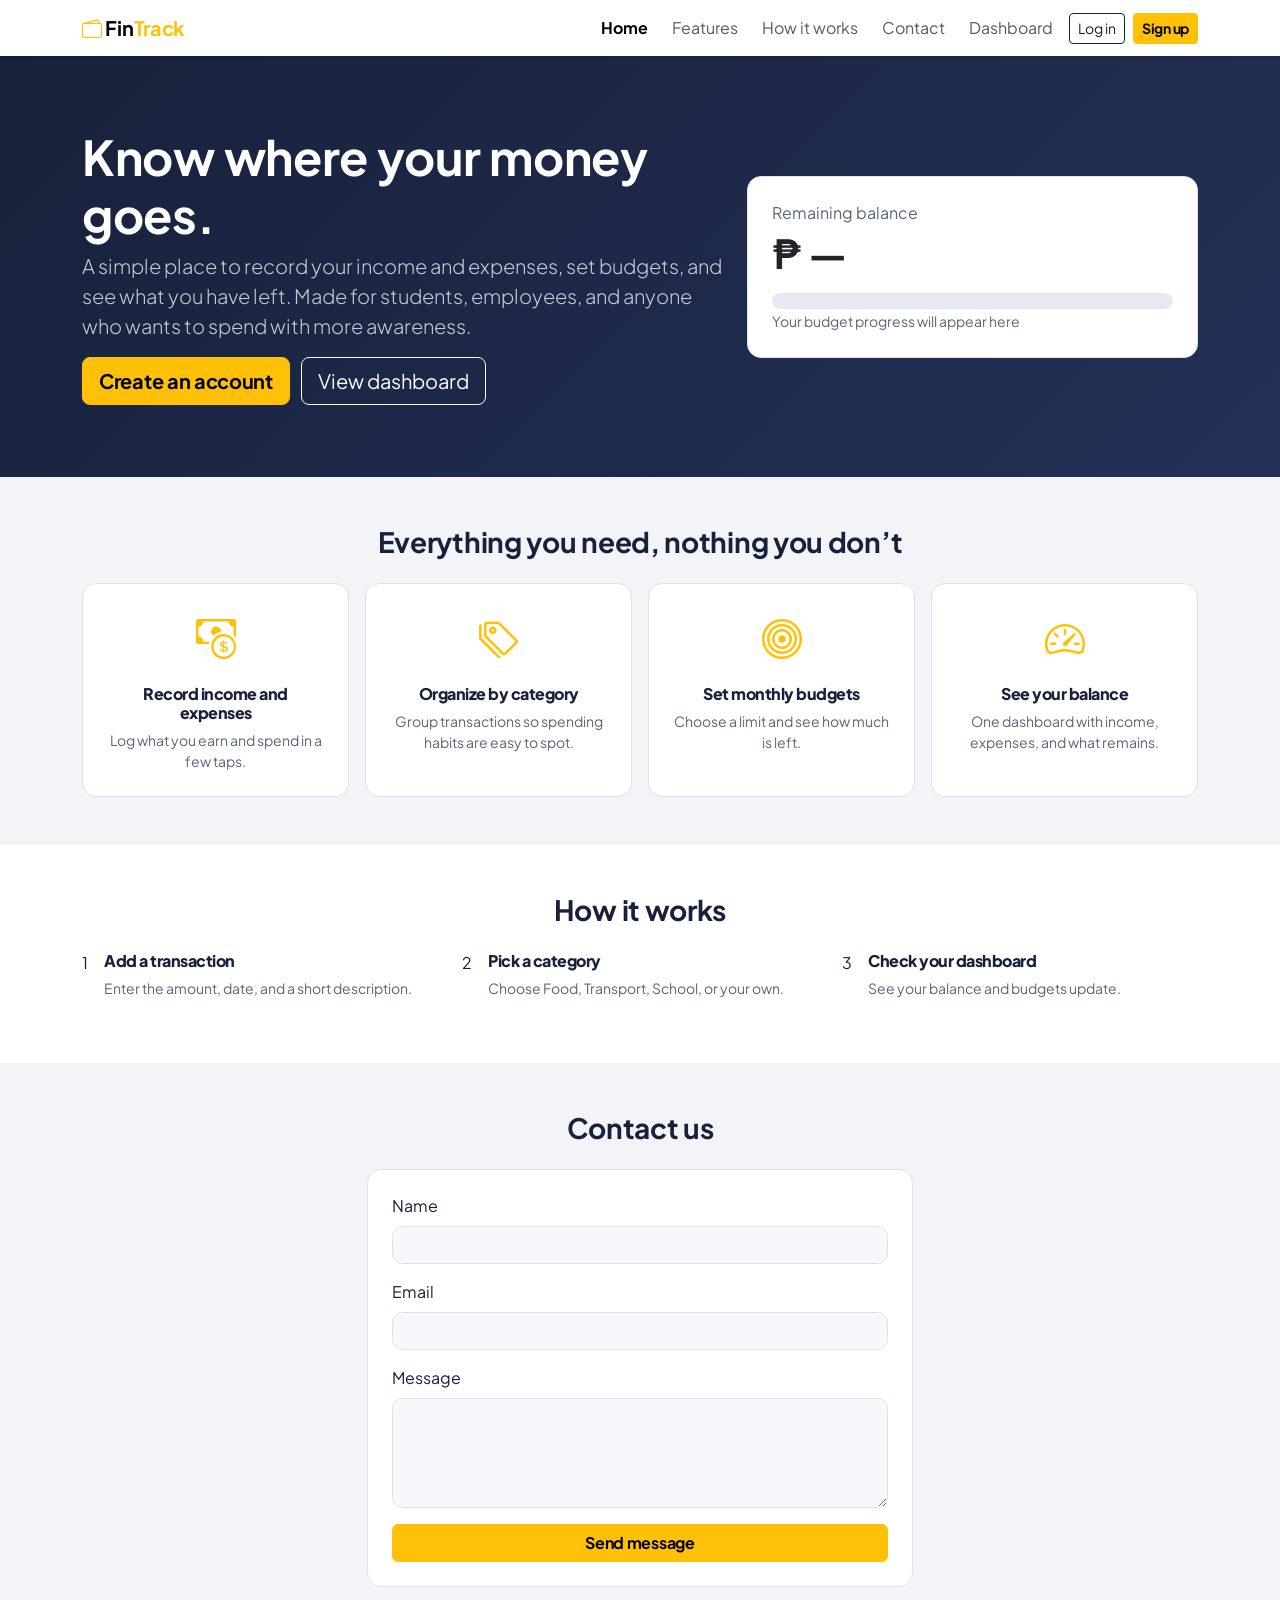
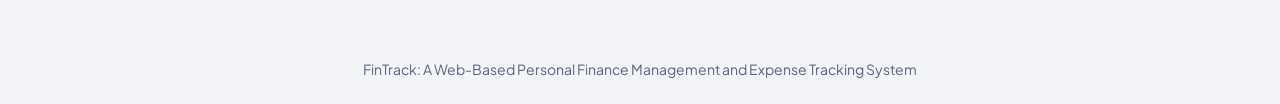
==== FinTrack/FinTrack/index.html @ f8b52c27 "Add files via upload" ====
﻿<!DOCTYPE html>
<html lang="en">
<head>
  <meta charset="UTF-8">
  <meta name="viewport" content="width=device-width, initial-scale=1">
  <title>FinTrack | Home</title>
  <link href="assets/css/bootstrap.min.css" rel="stylesheet">
  <link href="assets/css/bootstrap-icons.min.css" rel="stylesheet">
  <link href="assets/css/style.css" rel="stylesheet">
  <link href="assets/css/fintrack.css" rel="stylesheet">
</head>
<body>

  <!-- Navbar -->
  <nav class="navbar navbar-expand-lg bg-white shadow-sm sticky-top">
    <div class="container">
      <a class="navbar-brand fw-bold" href="index.html"><i class="bi bi-wallet2 text-warning"></i> Fin<span class="text-warning">Track</span></a>
      <button class="navbar-toggler" type="button" data-bs-toggle="collapse" data-bs-target="#mainNav" aria-controls="mainNav" aria-expanded="false" aria-label="Toggle menu"><span class="navbar-toggler-icon"></span>
      </button>
      <div class="collapse navbar-collapse" id="mainNav"></div>
        <ul class="navbar-nav ms-auto align-items-lg-center gap-lg-2">
          <li class="nav-item"><a class="nav-link active" href="index.html">Home</a></li>
          <li class="nav-item"><a class="nav-link" href="#features">Features</a></li>
          <li class="nav-item"><a class="nav-link" href="#how">How it works</a></li>
          <li class="nav-item"><a class="nav-link" href="#contact">Contact</a></li>
          <li class="nav-item"><a class="nav-link" href="pages/dashboard.html">Dashboard</a></li>
          <li class="nav-item"><a class="btn btn-outline-light btn-sm" href="pages/login.html">Log in</a></li>
          <li class="nav-item"><a class="btn btn-warning btn-sm fw-bold" href="pages/signup.html">Sign up</a></li>
        </ul>
      </div>
    </div>
  </nav>

  <!-- Hero -->
  <header class="hero-band text-white">
    <div class="container py-5">
      <div class="row align-items-center g-4 py-lg-4">
        <div class="col-lg-7">
          <h1 class="display-5 fw-bold">Know where your money goes.</h1>
          <p class="lead opacity-75">A simple place to record your income and expenses, 
            set budgets, and see what you have left. Made for students, employees, and 
            anyone who wants to spend with more awareness.</p>
          <a href="pages/signup.html" class="btn btn-warning btn-lg fw-bold me-2">Create an account</a>
          <a href="pages/dashboard.html" class="btn btn-outline-light btn-lg">View dashboard</a>
        </div>
        <div class="col-lg-5">
          <div class="card text-dark">
            <div class="card-body p-4">
            <p class="text-muted mb-1">Remaining balance</p>
            <p class="display-6 fw-bold mb-3">₱ —</p>
             <div class="progress" role="progressbar" aria-label="Budget used"><div class="progress-bar bg-warning" style="width:0%"></div></div>
             <small class="text-muted">Your budget progress will appear here</small>
          </div></div>
        </div>
      </div>
    </div>
  </header>

  <!-- Features -->
  <section id="features" class="container py-5">
    <h2 class="h3 fw-bold text-center mb-4">Everything you need, nothing you don’t</h2>
    <div class="row g-3">
      <div class="col-sm-6 col-lg-3">
        <div class="card h-100 text-center">
          <div class="card-body p-4">
            <i class="bi bi-cash-coin fs-1 text-warning"></i>
            <h3 class="h6 fw-bold mt-3">Record income and expenses</h3>
            <p class="text-muted small mb-0">Log what you earn and spend in a few taps.</p>
          </div>
        </div>
      </div>
        <div class="col-sm-6 col-lg-3">
          <div class="card h-100 text-center">
            <div class="card-body p-4">
            <i class="bi bi-tags fs-1 text-warning"></i>
            <h3 class="h6 fw-bold mt-3">Organize by category</h3>
            <p class="text-muted small mb-0">Group transactions so spending habits are easy to spot.</p>
          </div>
        </div>
      </div>
      <div class="col-sm-6 col-lg-3">
        <div class="card h-100 text-center">
          <div class="card-body p-4">
            <i class="bi bi-bullseye fs-1 text-warning"></i>
            <h3 class="h6 fw-bold mt-3">Set monthly budgets</h3>
            <p class="text-muted small mb-0">Choose a limit and see how much is left.</p>
          </div>
        </div>
      </div>
      <div class="col-sm-6 col-lg-3">
        <div class="card h-100 text-center">
          <div class="card-body p-4">
            <i class="bi bi-speedometer2 fs-1 text-warning"></i>
            <h3 class="h6 fw-bold mt-3">See your balance</h3>
            <p class="text-muted small mb-0">One dashboard with income, expenses, and what remains.</p>
          </div>
        </div>
      </div>
    </div>
  </section>

  <!-- How it works -->
  <section id="how" class="bg-white py-5">
    <div class="container">
      <h2 class="h3 fw-bold text-center mb-4">How it works</h2>
      <div class="row g-4">
        <div class="col-md-4">
          <div class="d-flex gap-3">
            <span class="step-no">1</span>
            <div><h3 class="h6 fw-bold">Add a transaction</h3>
              <p class="text-muted small">Enter the amount, date, and a short description.</p>
            </div>
          </div>
        </div>
        <div class="col-md-4">
          <div class="d-flex gap-3">
            <span class="step-no">2</span>
            <div><h3 class="h6 fw-bold">Pick a category</h3>
              <p class="text-muted small">Choose Food, Transport, School, or your own.</p>
            </div>
          </div>
        </div>
        <div class="col-md-4">
          <div class="d-flex gap-3">
            <span class="step-no">3</span>
            <div><h3 class="h6 fw-bold">Check your dashboard</h3>
              <p class="text-muted small">See your balance and budgets update.</p>
            </div>
          </div>
        </div>
      </div>
    </div>
  </section>

  <!-- Contact -->
  <section id="contact" class="container py-5">
    <div class="row justify-content-center"><div class="col-lg-6">
      <h2 class="h3 fw-bold text-center mb-4">Contact us</h2>
      <div class="card"><div class="card-body p-4"><form>
        <div class="mb-3">
          <label class="form-label" for="cn">Name</label><input type="text" class="form-control" id="cn"></div>
        <div class="mb-3"><label class="form-label" for="ce">Email</label><input type="email" class="form-control" id="ce"></div>
        <div class="mb-3"><label class="form-label" for="cm">Message</label><textarea class="form-control" id="cm" rows="4"></textarea></div>
        <button type="button" class="btn btn-warning fw-bold w-100">Send message</button>
      </form></div></div>
    </div></div>
  </section>

  <!-- Footer -->
  <footer class="text-center text-muted small py-4">FinTrack: A Web-Based Personal Finance Management and Expense Tracking System</footer>
  <script src="assets/js/bootstrap.bundle.min.js"></script>
</body>
</html>
---- FinTrack/FinTrack/assets/css/style.css ----
/* FinTrack styles on top of Bootstrap
   Palette: navy, gold, soft blue-grey, white */
@import url("https://fonts.googleapis.com/css2?family=Plus+Jakarta+Sans:wght@400;500;600;700;800&display=swap");
 
:root {
  --navy: #17213B;          /* sidebar, headings, balance card */
  --navy-soft: #C4CBDD;     /* sidebar link text */
  --brand: #F2A900;         /* gold: buttons and highlights */
  --brand-dark: #D99700;    /* gold, darker on hover */
  --page: #F2F4F8;          /* page background */
  --line: #DDE1EA;          /* card borders */
  --muted: #5B6479;
 
  /* Make Bootstrap's own colors match */
  --bs-body-font-family: "Plus Jakarta Sans", system-ui, -apple-system, "Segoe UI", sans-serif;
  --bs-body-color: #17213B;
  --bs-secondary-color: #5B6479;
  --bs-primary: #17213B;
  --bs-primary-rgb: 23, 33, 59;
  --bs-link-color-rgb: 23, 33, 59;
  --bs-link-hover-color-rgb: 217, 151, 0;
  --bs-border-color: #DDE1EA;
}
 
body { background-color: var(--page); }
h1, h2, h3, h4, h5, .fw-bold { letter-spacing: -.3px; }
h3.fw-bold { font-weight: 800 !important; letter-spacing: -.5px; }
.text-muted { color: var(--muted) !important; }
 
/* Buttons and brand helpers */
.btn-brand { background: var(--brand); border-color: var(--brand); color: var(--navy); font-weight: 700; border-radius: .65rem; }
.btn-brand:hover { background: var(--brand-dark); border-color: var(--brand-dark); color: var(--navy); }
.text-brand { color: var(--brand-dark); }
.bg-brand { background: var(--brand); }
.btn-outline-secondary { border-radius: .65rem; }
 
.navbar-brand i { color: var(--brand); }
.navbar .nav-link.active { font-weight: 700; }
 
/* Soft blue-grey sections (the landing page's "bg-light" areas) */
.bg-light { background-color: #E9EDF5 !important; }
.table-light { --bs-table-bg: var(--page); --bs-table-color: var(--muted); }
 
/* Cards: white, rounded, thin border, no shadow */
.card, .card.border-0 {
  border: 1px solid var(--line) !important;
  border-radius: 14px;
  box-shadow: none !important;
}
.card-header { border-bottom: 0; font-size: 1.05rem; font-weight: 700 !important; padding: 1.1rem 1.25rem .25rem; }
.card-header.bg-white { background: transparent !important; }
 
/* Progress bars */
.progress { --bs-progress-bg: #E6E9F1; --bs-progress-bar-bg: var(--brand); border-radius: 99px; }
 
/* Forms */
.form-control, .form-select { border-radius: .65rem; background-color: #f7f8fb; }
.form-control:focus, .form-select:focus {
  border-color: var(--brand);
  box-shadow: 0 0 0 .2rem rgba(242, 169, 0, .25);
}
.form-check-input:checked { background-color: var(--navy); border-color: var(--navy); }
 
/* Hero (no photo needed) */
.hero {
  min-height: 80vh;
  background: linear-gradient(135deg, #17213B 0%, #243157 100%);
  color: #fff;
  display: flex;
  align-items: center;
}
 
.feature-icon {
  width: 56px; height: 56px;
  display: inline-flex; align-items: center; justify-content: center;
  border-radius: 50%;
  background: rgba(242, 169, 0, .15);
  color: var(--brand-dark);
  font-size: 1.5rem;
}
.card-hover { transition: transform .2s, box-shadow .2s; }
.card-hover:hover { transform: translateY(-6px); box-shadow: 0 .75rem 1.5rem rgba(0, 0, 0, .12) !important; }
.card-img-top { height: 200px; object-fit: cover; }
 
/* Auth pages: navy panel with a gold ring */
.auth-wrapper { min-height: 100vh; }
.auth-image {
  background-size: cover;
  background-position: center;
  min-height: 250px;
  background-color: var(--navy);
}
.auth-image.login {
  background-image:
    radial-gradient(circle at 88% 12%, transparent 0 48px, #F2A900 49px 74px, transparent 75px),
    linear-gradient(135deg, #17213B, #1f2b4d);
}
.auth-image.signup {
  background-image:
    radial-gradient(circle at 12% 12%, transparent 0 48px, #F2A900 49px 74px, transparent 75px),
    linear-gradient(135deg, #1f2b4d, #17213B);
}
 
/* Dashboard */
.sidebar { min-height: 100vh; background: var(--navy); }
.sidebar > a > i { color: var(--brand); }
.sidebar .nav-link { color: var(--navy-soft); border-radius: .65rem; padding: .7rem .85rem; font-weight: 500; }
.sidebar .nav-link:hover { background: rgba(255, 255, 255, .08); color: #fff; }
.sidebar .nav-link.active { background: var(--brand); color: var(--navy); font-weight: 700; }
.stat-card i { font-size: 2rem; }
 
/* The first stat card (Remaining Balance) is the navy highlight card with a gold ring */
.row > div:first-child > .stat-card {
  background: var(--navy);
  color: #fff;
  position: relative;
  overflow: hidden;
  border: 0 !important;
  border-radius: 18px;
}
.row > div:first-child > .stat-card .text-muted { color: var(--navy-soft) !important; }
.row > div:first-child > .stat-card i { color: var(--brand) !important; position: relative; z-index: 1; }
.row > div:first-child > .stat-card::after {
  content: "";
  position: absolute; right: -30px; top: -30px;
  width: 120px; height: 120px;
  border-radius: 50%;
  border: 22px solid var(--brand);
  opacity: .9;
}
 
footer a { text-decoration: none; }

/* Front page fixes */
.hero-band,
.hero {
  background: linear-gradient(135deg, #17213B 0%, #243157 100%);
  color: #fff;
}

/* Make the Log in button visible on the white navbar */
.navbar .btn-outline-light {
  color: #17213B;
  border-color: #17213B;
}
.navbar .btn-outline-light:hover {
  background: #17213B;
  color: #fff;
}
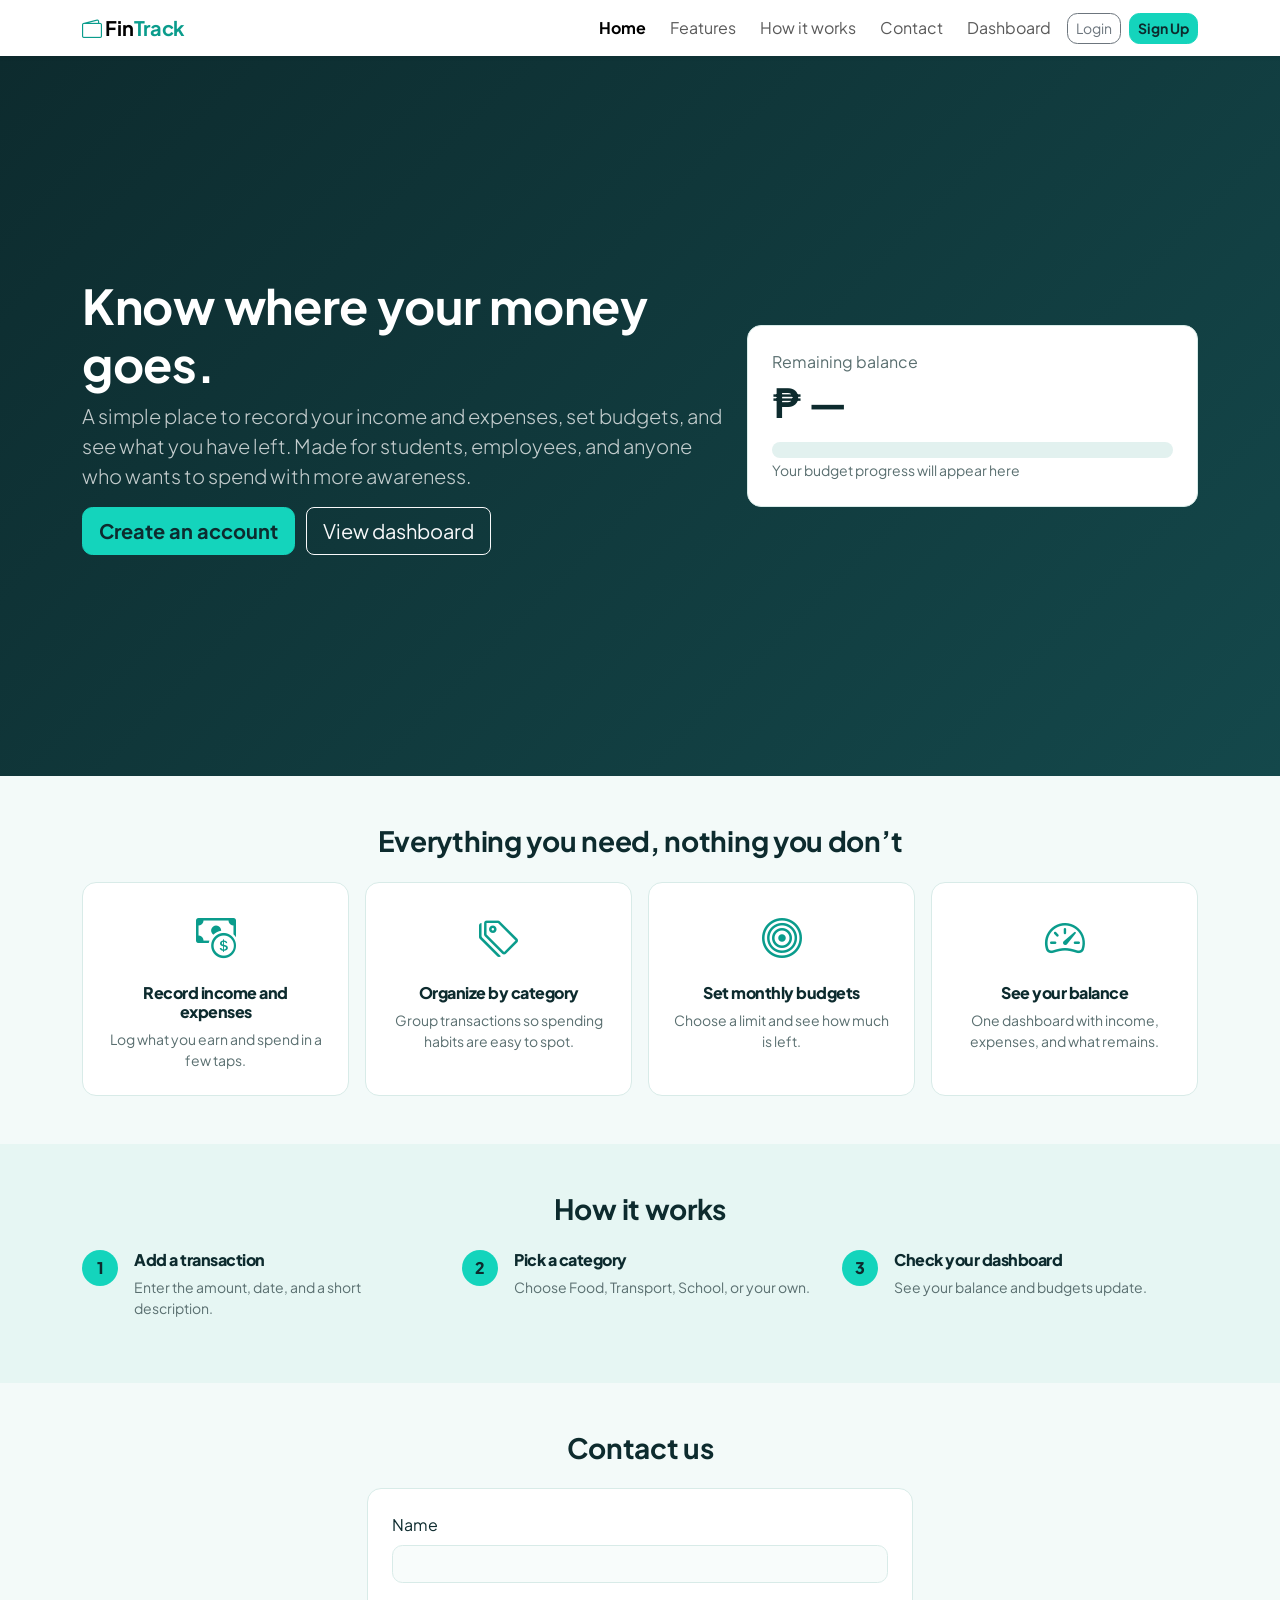
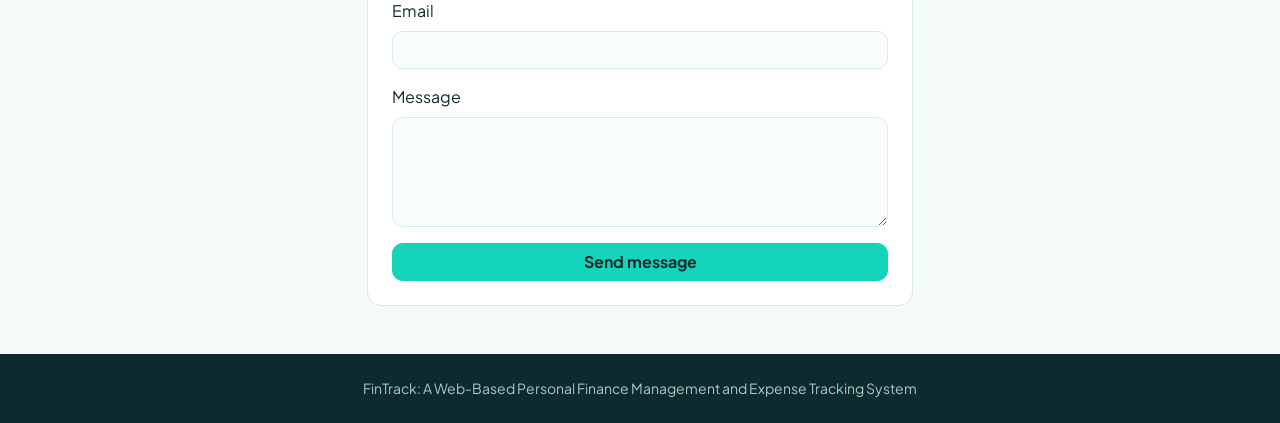
==== commit ed1c0f4a: "Fintrack" ====
--- a/FinTrack/FinTrack/index.html
+++ b/FinTrack/FinTrack/index.html
@@ -4,53 +4,53 @@
   <meta charset="UTF-8">
   <meta name="viewport" content="width=device-width, initial-scale=1">
   <title>FinTrack | Home</title>
+  <link rel="icon" type="image/svg+xml" href="assets/images/favicon.svg">
   <link href="assets/css/bootstrap.min.css" rel="stylesheet">
   <link href="assets/css/bootstrap-icons.min.css" rel="stylesheet">
   <link href="assets/css/style.css" rel="stylesheet">
-  <link href="assets/css/fintrack.css" rel="stylesheet">
 </head>
 <body>
 
   <!-- Navbar -->
   <nav class="navbar navbar-expand-lg bg-white shadow-sm sticky-top">
     <div class="container">
-      <a class="navbar-brand fw-bold" href="index.html"><i class="bi bi-wallet2 text-warning"></i> Fin<span class="text-warning">Track</span></a>
-      <button class="navbar-toggler" type="button" data-bs-toggle="collapse" data-bs-target="#mainNav" aria-controls="mainNav" aria-expanded="false" aria-label="Toggle menu"><span class="navbar-toggler-icon"></span>
+      <a class="navbar-brand fw-bold" href="index.html"><i class="bi bi-wallet2"></i> Fin<span class="text-brand">Track</span></a>
+      <button class="navbar-toggler" type="button" data-bs-toggle="collapse" data-bs-target="#mainNav" aria-controls="mainNav" aria-expanded="false" aria-label="Toggle menu">
+        <span class="navbar-toggler-icon"></span>
       </button>
-      <div class="collapse navbar-collapse" id="mainNav"></div>
+      <div class="collapse navbar-collapse" id="mainNav">
         <ul class="navbar-nav ms-auto align-items-lg-center gap-lg-2">
           <li class="nav-item"><a class="nav-link active" href="index.html">Home</a></li>
           <li class="nav-item"><a class="nav-link" href="#features">Features</a></li>
           <li class="nav-item"><a class="nav-link" href="#how">How it works</a></li>
           <li class="nav-item"><a class="nav-link" href="#contact">Contact</a></li>
           <li class="nav-item"><a class="nav-link" href="pages/dashboard.html">Dashboard</a></li>
-          <li class="nav-item"><a class="btn btn-outline-light btn-sm" href="pages/login.html">Log in</a></li>
-          <li class="nav-item"><a class="btn btn-warning btn-sm fw-bold" href="pages/signup.html">Sign up</a></li>
+          <li class="nav-item"><a class="btn btn-outline-secondary btn-sm" href="pages/login.html">Login</a></li>
+          <li class="nav-item"><a class="btn btn-brand btn-sm" href="pages/signup.html">Sign Up</a></li>
         </ul>
       </div>
     </div>
   </nav>
 
   <!-- Hero -->
-  <header class="hero-band text-white">
-    <div class="container py-5">
-      <div class="row align-items-center g-4 py-lg-4">
+  <header class="hero py-5">
+    <div class="container py-lg-4">
+      <div class="row align-items-center g-4">
         <div class="col-lg-7">
           <h1 class="display-5 fw-bold">Know where your money goes.</h1>
-          <p class="lead opacity-75">A simple place to record your income and expenses, 
-            set budgets, and see what you have left. Made for students, employees, and 
-            anyone who wants to spend with more awareness.</p>
-          <a href="pages/signup.html" class="btn btn-warning btn-lg fw-bold me-2">Create an account</a>
+          <p class="lead opacity-75">A simple place to record your income and expenses, set budgets, and see what you have left. Made for students, employees, and anyone who wants to spend with more awareness.</p>
+          <a href="pages/signup.html" class="btn btn-brand btn-lg me-2">Create an account</a>
           <a href="pages/dashboard.html" class="btn btn-outline-light btn-lg">View dashboard</a>
         </div>
         <div class="col-lg-5">
-          <div class="card text-dark">
+          <div class="card">
             <div class="card-body p-4">
-            <p class="text-muted mb-1">Remaining balance</p>
-            <p class="display-6 fw-bold mb-3">₱ —</p>
-             <div class="progress" role="progressbar" aria-label="Budget used"><div class="progress-bar bg-warning" style="width:0%"></div></div>
-             <small class="text-muted">Your budget progress will appear here</small>
-          </div></div>
+              <p class="text-muted mb-1">Remaining balance</p>
+              <p class="display-6 fw-bold mb-3">₱ —</p>
+              <div class="progress" role="progressbar" aria-label="Budget used"><div class="progress-bar" style="width:0%"></div></div>
+              <small class="text-muted">Your budget progress will appear here</small>
+            </div>
+          </div>
         </div>
       </div>
     </div>
@@ -63,16 +63,16 @@
       <div class="col-sm-6 col-lg-3">
         <div class="card h-100 text-center">
           <div class="card-body p-4">
-            <i class="bi bi-cash-coin fs-1 text-warning"></i>
+            <i class="bi bi-cash-coin fs-1 text-brand"></i>
             <h3 class="h6 fw-bold mt-3">Record income and expenses</h3>
             <p class="text-muted small mb-0">Log what you earn and spend in a few taps.</p>
           </div>
         </div>
       </div>
-        <div class="col-sm-6 col-lg-3">
-          <div class="card h-100 text-center">
-            <div class="card-body p-4">
-            <i class="bi bi-tags fs-1 text-warning"></i>
+      <div class="col-sm-6 col-lg-3">
+        <div class="card h-100 text-center">
+          <div class="card-body p-4">
+            <i class="bi bi-tags fs-1 text-brand"></i>
             <h3 class="h6 fw-bold mt-3">Organize by category</h3>
             <p class="text-muted small mb-0">Group transactions so spending habits are easy to spot.</p>
           </div>
@@ -81,7 +81,7 @@
       <div class="col-sm-6 col-lg-3">
         <div class="card h-100 text-center">
           <div class="card-body p-4">
-            <i class="bi bi-bullseye fs-1 text-warning"></i>
+            <i class="bi bi-bullseye fs-1 text-brand"></i>
             <h3 class="h6 fw-bold mt-3">Set monthly budgets</h3>
             <p class="text-muted small mb-0">Choose a limit and see how much is left.</p>
           </div>
@@ -90,7 +90,7 @@
       <div class="col-sm-6 col-lg-3">
         <div class="card h-100 text-center">
           <div class="card-body p-4">
-            <i class="bi bi-speedometer2 fs-1 text-warning"></i>
+            <i class="bi bi-speedometer2 fs-1 text-brand"></i>
             <h3 class="h6 fw-bold mt-3">See your balance</h3>
             <p class="text-muted small mb-0">One dashboard with income, expenses, and what remains.</p>
           </div>
@@ -100,14 +100,15 @@
   </section>
 
   <!-- How it works -->
-  <section id="how" class="bg-white py-5">
+  <section id="how" class="bg-light py-5">
     <div class="container">
       <h2 class="h3 fw-bold text-center mb-4">How it works</h2>
       <div class="row g-4">
         <div class="col-md-4">
           <div class="d-flex gap-3">
             <span class="step-no">1</span>
-            <div><h3 class="h6 fw-bold">Add a transaction</h3>
+            <div>
+              <h3 class="h6 fw-bold">Add a transaction</h3>
               <p class="text-muted small">Enter the amount, date, and a short description.</p>
             </div>
           </div>
@@ -115,7 +116,8 @@
         <div class="col-md-4">
           <div class="d-flex gap-3">
             <span class="step-no">2</span>
-            <div><h3 class="h6 fw-bold">Pick a category</h3>
+            <div>
+              <h3 class="h6 fw-bold">Pick a category</h3>
               <p class="text-muted small">Choose Food, Transport, School, or your own.</p>
             </div>
           </div>
@@ -123,7 +125,8 @@
         <div class="col-md-4">
           <div class="d-flex gap-3">
             <span class="step-no">3</span>
-            <div><h3 class="h6 fw-bold">Check your dashboard</h3>
+            <div>
+              <h3 class="h6 fw-bold">Check your dashboard</h3>
               <p class="text-muted small">See your balance and budgets update.</p>
             </div>
           </div>
@@ -134,16 +137,21 @@
 
   <!-- Contact -->
   <section id="contact" class="container py-5">
-    <div class="row justify-content-center"><div class="col-lg-6">
-      <h2 class="h3 fw-bold text-center mb-4">Contact us</h2>
-      <div class="card"><div class="card-body p-4"><form>
-        <div class="mb-3">
-          <label class="form-label" for="cn">Name</label><input type="text" class="form-control" id="cn"></div>
-        <div class="mb-3"><label class="form-label" for="ce">Email</label><input type="email" class="form-control" id="ce"></div>
-        <div class="mb-3"><label class="form-label" for="cm">Message</label><textarea class="form-control" id="cm" rows="4"></textarea></div>
-        <button type="button" class="btn btn-warning fw-bold w-100">Send message</button>
-      </form></div></div>
-    </div></div>
+    <div class="row justify-content-center">
+      <div class="col-lg-6">
+        <h2 class="h3 fw-bold text-center mb-4">Contact us</h2>
+        <div class="card">
+          <div class="card-body p-4">
+            <form>
+              <div class="mb-3"><label class="form-label" for="cn">Name</label><input type="text" class="form-control" id="cn"></div>
+              <div class="mb-3"><label class="form-label" for="ce">Email</label><input type="email" class="form-control" id="ce"></div>
+              <div class="mb-3"><label class="form-label" for="cm">Message</label><textarea class="form-control" id="cm" rows="4"></textarea></div>
+              <button type="button" class="btn btn-brand w-100">Send message</button>
+            </form>
+          </div>
+        </div>
+      </div>
+    </div>
   </section>
 
   <!-- Footer -->
--- a/FinTrack/FinTrack/assets/css/style.css
+++ b/FinTrack/FinTrack/assets/css/style.css
@@ -1,46 +1,46 @@
 /* FinTrack styles on top of Bootstrap
-   Palette: navy, gold, soft blue-grey, white */
+   Palette: aqua-mint, deep teal ink, light mint, white */
 @import url("https://fonts.googleapis.com/css2?family=Plus+Jakarta+Sans:wght@400;500;600;700;800&display=swap");
- 
+
 :root {
-  --navy: #17213B;          /* sidebar, headings, balance card */
-  --navy-soft: #C4CBDD;     /* sidebar link text */
-  --brand: #F2A900;         /* gold: buttons and highlights */
-  --brand-dark: #D99700;    /* gold, darker on hover */
-  --page: #F2F4F8;          /* page background */
-  --line: #DDE1EA;          /* card borders */
-  --muted: #5B6479;
- 
-  /* Make Bootstrap's own colors match */
+  --ink: #0D2B2E;           /* deep teal-black: sidebar, hero, headings */
+  --ink-soft: #A9C9C6;      /* sidebar link text */
+  --brand: #14D4BC;         /* aqua-mint: buttons and highlights */
+  --brand-dark: #0FB9A3;    /* aqua-mint, darker on hover */
+  --brand-ink: #0A9C8C;     /* teal for small text and icons on white */
+  --page: #F3FAF9;          /* page background (very light mint) */
+  --line: #D8EBE8;          /* card borders */
+  --muted: #5A6F70;
+
   --bs-body-font-family: "Plus Jakarta Sans", system-ui, -apple-system, "Segoe UI", sans-serif;
-  --bs-body-color: #17213B;
-  --bs-secondary-color: #5B6479;
-  --bs-primary: #17213B;
-  --bs-primary-rgb: 23, 33, 59;
-  --bs-link-color-rgb: 23, 33, 59;
-  --bs-link-hover-color-rgb: 217, 151, 0;
-  --bs-border-color: #DDE1EA;
+  --bs-body-color: #0D2B2E;
+  --bs-secondary-color: #5A6F70;
+  --bs-primary: #0D2B2E;
+  --bs-primary-rgb: 13, 43, 46;
+  --bs-link-color-rgb: 10, 156, 140;
+  --bs-link-hover-color-rgb: 13, 43, 46;
+  --bs-border-color: #D8EBE8;
 }
- 
+
 body { background-color: var(--page); }
 h1, h2, h3, h4, h5, .fw-bold { letter-spacing: -.3px; }
 h3.fw-bold { font-weight: 800 !important; letter-spacing: -.5px; }
 .text-muted { color: var(--muted) !important; }
- 
+
 /* Buttons and brand helpers */
-.btn-brand { background: var(--brand); border-color: var(--brand); color: var(--navy); font-weight: 700; border-radius: .65rem; }
-.btn-brand:hover { background: var(--brand-dark); border-color: var(--brand-dark); color: var(--navy); }
-.text-brand { color: var(--brand-dark); }
+.btn-brand { background: var(--brand); border-color: var(--brand); color: var(--ink); font-weight: 700; border-radius: .65rem; }
+.btn-brand:hover { background: var(--brand-dark); border-color: var(--brand-dark); color: var(--ink); }
+.text-brand { color: var(--brand-ink); }
 .bg-brand { background: var(--brand); }
 .btn-outline-secondary { border-radius: .65rem; }
- 
-.navbar-brand i { color: var(--brand); }
+
+.navbar-brand i { color: var(--brand-ink); }
 .navbar .nav-link.active { font-weight: 700; }
- 
-/* Soft blue-grey sections (the landing page's "bg-light" areas) */
-.bg-light { background-color: #E9EDF5 !important; }
+
+/* Light mint sections */
+.bg-light { background-color: #E6F6F3 !important; }
 .table-light { --bs-table-bg: var(--page); --bs-table-color: var(--muted); }
- 
+
 /* Cards: white, rounded, thin border, no shadow */
 .card, .card.border-0 {
   border: 1px solid var(--line) !important;
@@ -49,76 +49,82 @@
 }
 .card-header { border-bottom: 0; font-size: 1.05rem; font-weight: 700 !important; padding: 1.1rem 1.25rem .25rem; }
 .card-header.bg-white { background: transparent !important; }
- 
+
 /* Progress bars */
-.progress { --bs-progress-bg: #E6E9F1; --bs-progress-bar-bg: var(--brand); border-radius: 99px; }
- 
+.progress { --bs-progress-bg: #E2F1EF; --bs-progress-bar-bg: var(--brand); border-radius: 99px; }
+
 /* Forms */
-.form-control, .form-select { border-radius: .65rem; background-color: #f7f8fb; }
+.form-control, .form-select { border-radius: .65rem; background-color: #f8fcfb; }
 .form-control:focus, .form-select:focus {
   border-color: var(--brand);
-  box-shadow: 0 0 0 .2rem rgba(242, 169, 0, .25);
+  box-shadow: 0 0 0 .2rem rgba(20, 212, 188, .25);
 }
-.form-check-input:checked { background-color: var(--navy); border-color: var(--navy); }
- 
+.form-check-input:checked { background-color: var(--brand-ink); border-color: var(--brand-ink); }
+
 /* Hero (no photo needed) */
 .hero {
   min-height: 80vh;
-  background: linear-gradient(135deg, #17213B 0%, #243157 100%);
+  background: linear-gradient(135deg, #0D2B2E 0%, #14484B 100%);
   color: #fff;
   display: flex;
   align-items: center;
 }
- 
+.hero .card { color: var(--ink); }
+
 .feature-icon {
   width: 56px; height: 56px;
   display: inline-flex; align-items: center; justify-content: center;
   border-radius: 50%;
-  background: rgba(242, 169, 0, .15);
-  color: var(--brand-dark);
+  background: rgba(20, 212, 188, .15);
+  color: var(--brand-ink);
   font-size: 1.5rem;
+}
+.step-no {
+  flex: none; width: 36px; height: 36px; border-radius: 50%;
+  background: var(--brand); color: var(--ink); font-weight: 800;
+  display: grid; place-items: center;
 }
 .card-hover { transition: transform .2s, box-shadow .2s; }
 .card-hover:hover { transform: translateY(-6px); box-shadow: 0 .75rem 1.5rem rgba(0, 0, 0, .12) !important; }
 .card-img-top { height: 200px; object-fit: cover; }
- 
-/* Auth pages: navy panel with a gold ring */
+
+/* Auth pages: dark teal panel with an aqua ring */
 .auth-wrapper { min-height: 100vh; }
 .auth-image {
   background-size: cover;
   background-position: center;
   min-height: 250px;
-  background-color: var(--navy);
+  background-color: var(--ink);
 }
 .auth-image.login {
   background-image:
-    radial-gradient(circle at 88% 12%, transparent 0 48px, #F2A900 49px 74px, transparent 75px),
-    linear-gradient(135deg, #17213B, #1f2b4d);
+    radial-gradient(circle at 88% 12%, transparent 0 48px, #14D4BC 49px 74px, transparent 75px),
+    linear-gradient(135deg, #0D2B2E, #14484B);
 }
 .auth-image.signup {
   background-image:
-    radial-gradient(circle at 12% 12%, transparent 0 48px, #F2A900 49px 74px, transparent 75px),
-    linear-gradient(135deg, #1f2b4d, #17213B);
+    radial-gradient(circle at 12% 12%, transparent 0 48px, #14D4BC 49px 74px, transparent 75px),
+    linear-gradient(135deg, #14484B, #0D2B2E);
 }
- 
+
 /* Dashboard */
-.sidebar { min-height: 100vh; background: var(--navy); }
+.sidebar { min-height: 100vh; background: var(--ink); }
 .sidebar > a > i { color: var(--brand); }
-.sidebar .nav-link { color: var(--navy-soft); border-radius: .65rem; padding: .7rem .85rem; font-weight: 500; }
+.sidebar .nav-link { color: var(--ink-soft); border-radius: .65rem; padding: .7rem .85rem; font-weight: 500; }
 .sidebar .nav-link:hover { background: rgba(255, 255, 255, .08); color: #fff; }
-.sidebar .nav-link.active { background: var(--brand); color: var(--navy); font-weight: 700; }
+.sidebar .nav-link.active { background: var(--brand); color: var(--ink); font-weight: 700; }
 .stat-card i { font-size: 2rem; }
- 
-/* The first stat card (Remaining Balance) is the navy highlight card with a gold ring */
+
+/* First stat card (Remaining Balance): dark highlight card with an aqua ring */
 .row > div:first-child > .stat-card {
-  background: var(--navy);
+  background: var(--ink);
   color: #fff;
   position: relative;
   overflow: hidden;
   border: 0 !important;
   border-radius: 18px;
 }
-.row > div:first-child > .stat-card .text-muted { color: var(--navy-soft) !important; }
+.row > div:first-child > .stat-card .text-muted { color: var(--ink-soft) !important; }
 .row > div:first-child > .stat-card i { color: var(--brand) !important; position: relative; z-index: 1; }
 .row > div:first-child > .stat-card::after {
   content: "";
@@ -128,22 +134,30 @@
   border: 22px solid var(--brand);
   opacity: .9;
 }
- 
+
+/* Footer and dark badges */
 footer a { text-decoration: none; }
+footer { background: var(--ink); border-top: 0 !important; }
+footer.text-muted { color: var(--ink-soft) !important; }
+.text-bg-dark { background-color: var(--ink) !important; }
 
-/* Front page fixes */
-.hero-band,
-.hero {
-  background: linear-gradient(135deg, #17213B 0%, #243157 100%);
-  color: #fff;
-}
+/* Navbar "Login" button stays visible on white */
+.navbar .btn-outline-light { color: var(--ink); border-color: var(--ink); }
+.navbar .btn-outline-light:hover { background: var(--ink); color: #fff; }
 
-/* Make the Log in button visible on the white navbar */
-.navbar .btn-outline-light {
-  color: #17213B;
-  border-color: #17213B;
-}
-.navbar .btn-outline-light:hover {
-  background: #17213B;
-  color: #fff;
-}+/* Chatbot */
+.chat-fab { position: fixed; right: 20px; bottom: 20px; width: 58px; height: 58px; z-index: 1030; display: grid; place-items: center; padding: 0; }
+.chat-panel { --bs-offcanvas-width: 380px; }
+.chat-body { display: flex; flex-direction: column; gap: .75rem; background: var(--page); }
+.bubble { max-width: 85%; padding: .65rem .9rem; border-radius: 16px; font-size: .92rem; }
+.bubble-bot { background: #fff; border: 1px solid var(--line); border-top-left-radius: 4px; align-self: flex-start; }
+.bubble-user { background: var(--brand); color: var(--ink); border-top-right-radius: 4px; align-self: flex-end; }
+.bot-avatar { width: 38px; height: 38px; border-radius: 50%; background: var(--brand); color: var(--ink); display: grid; place-items: center; font-size: 1.2rem; }
+
+/* Voice input */
+.mic-circle { width: 96px; height: 96px; border-radius: 50%; background: var(--brand); color: var(--ink); display: grid; place-items: center; font-size: 2.5rem; margin: 0 auto; position: relative; }
+.mic-circle::before, .mic-circle::after { content: ""; position: absolute; inset: 0; border-radius: 50%; border: 2px solid var(--brand); animation: mic-pulse 1.8s ease-out infinite; }
+.mic-circle::after { animation-delay: .9s; }
+@keyframes mic-pulse { from { transform: scale(1); opacity: .8; } to { transform: scale(1.8); opacity: 0; } }
+.voice-box { background: var(--page); border: 1px dashed var(--line); border-radius: 12px; padding: 1rem; color: var(--muted); }
+@media (prefers-reduced-motion: reduce) { .mic-circle::before, .mic-circle::after { animation: none; } }
